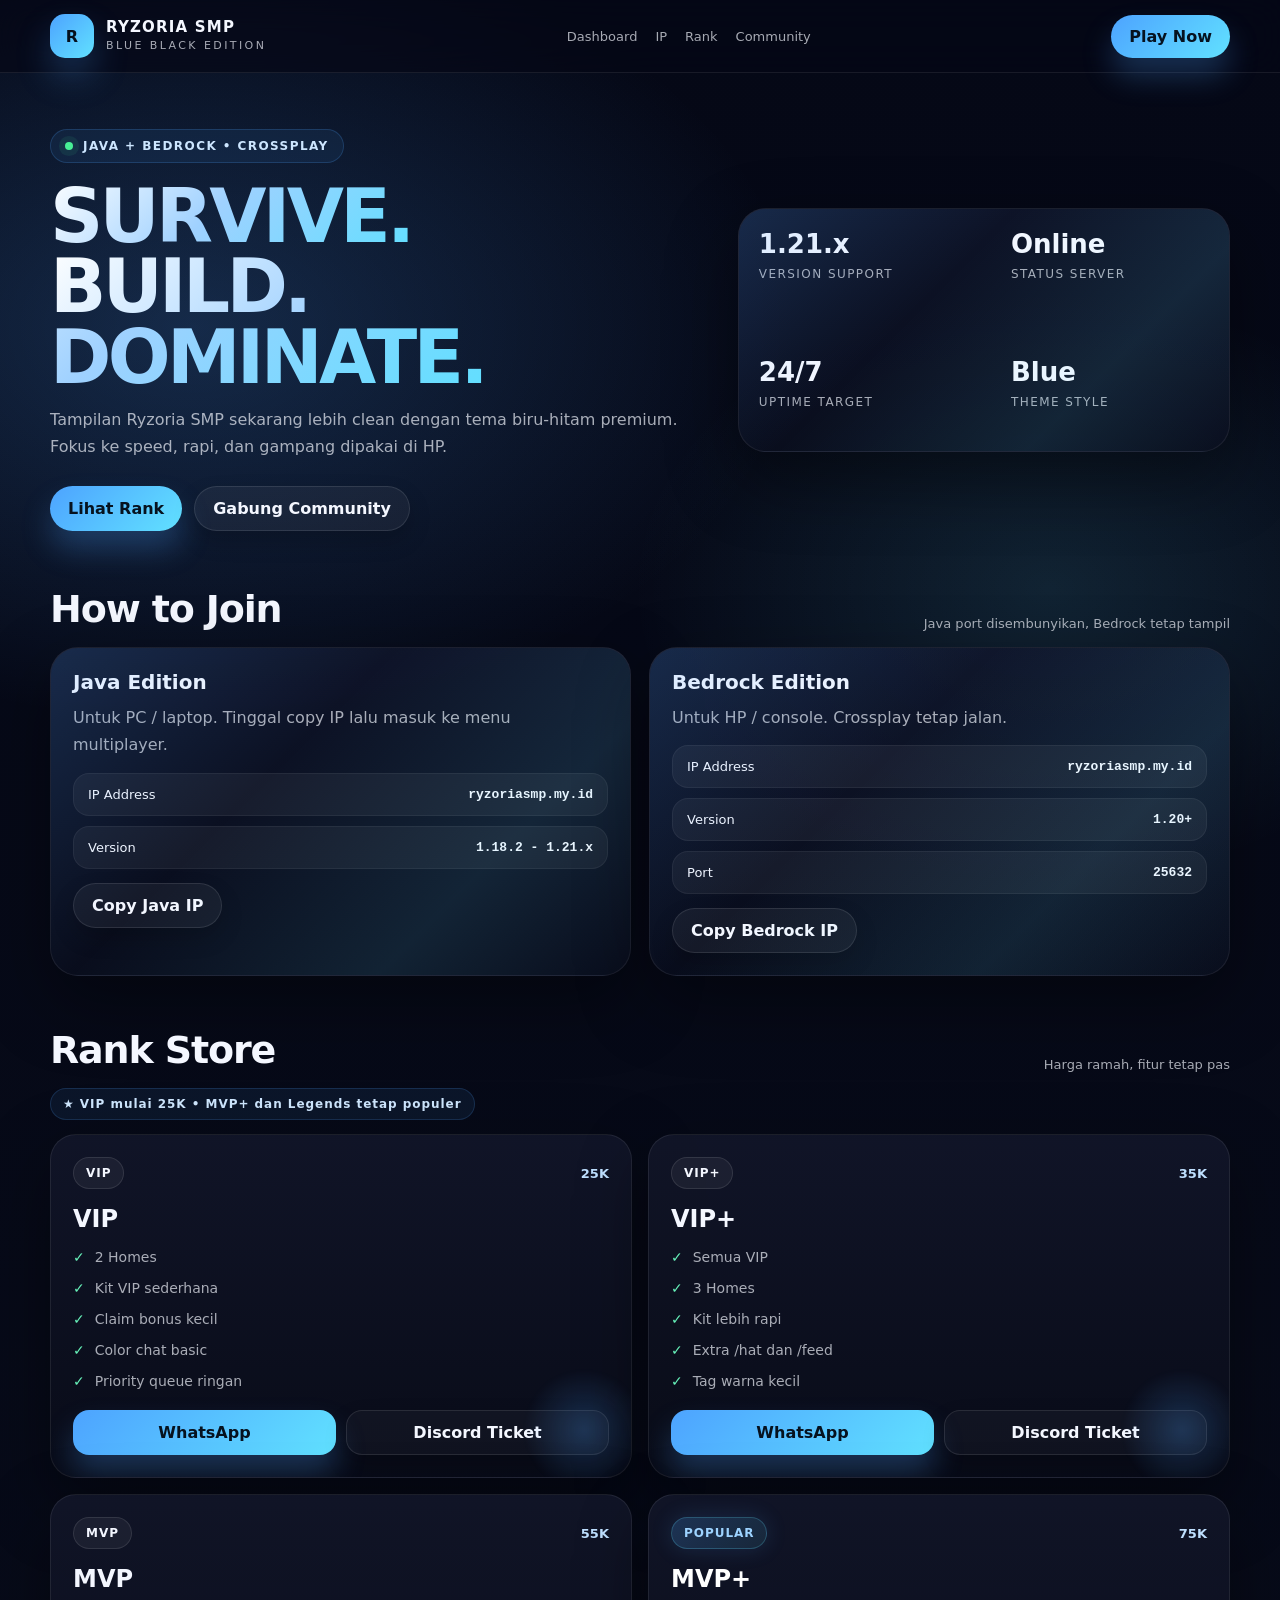
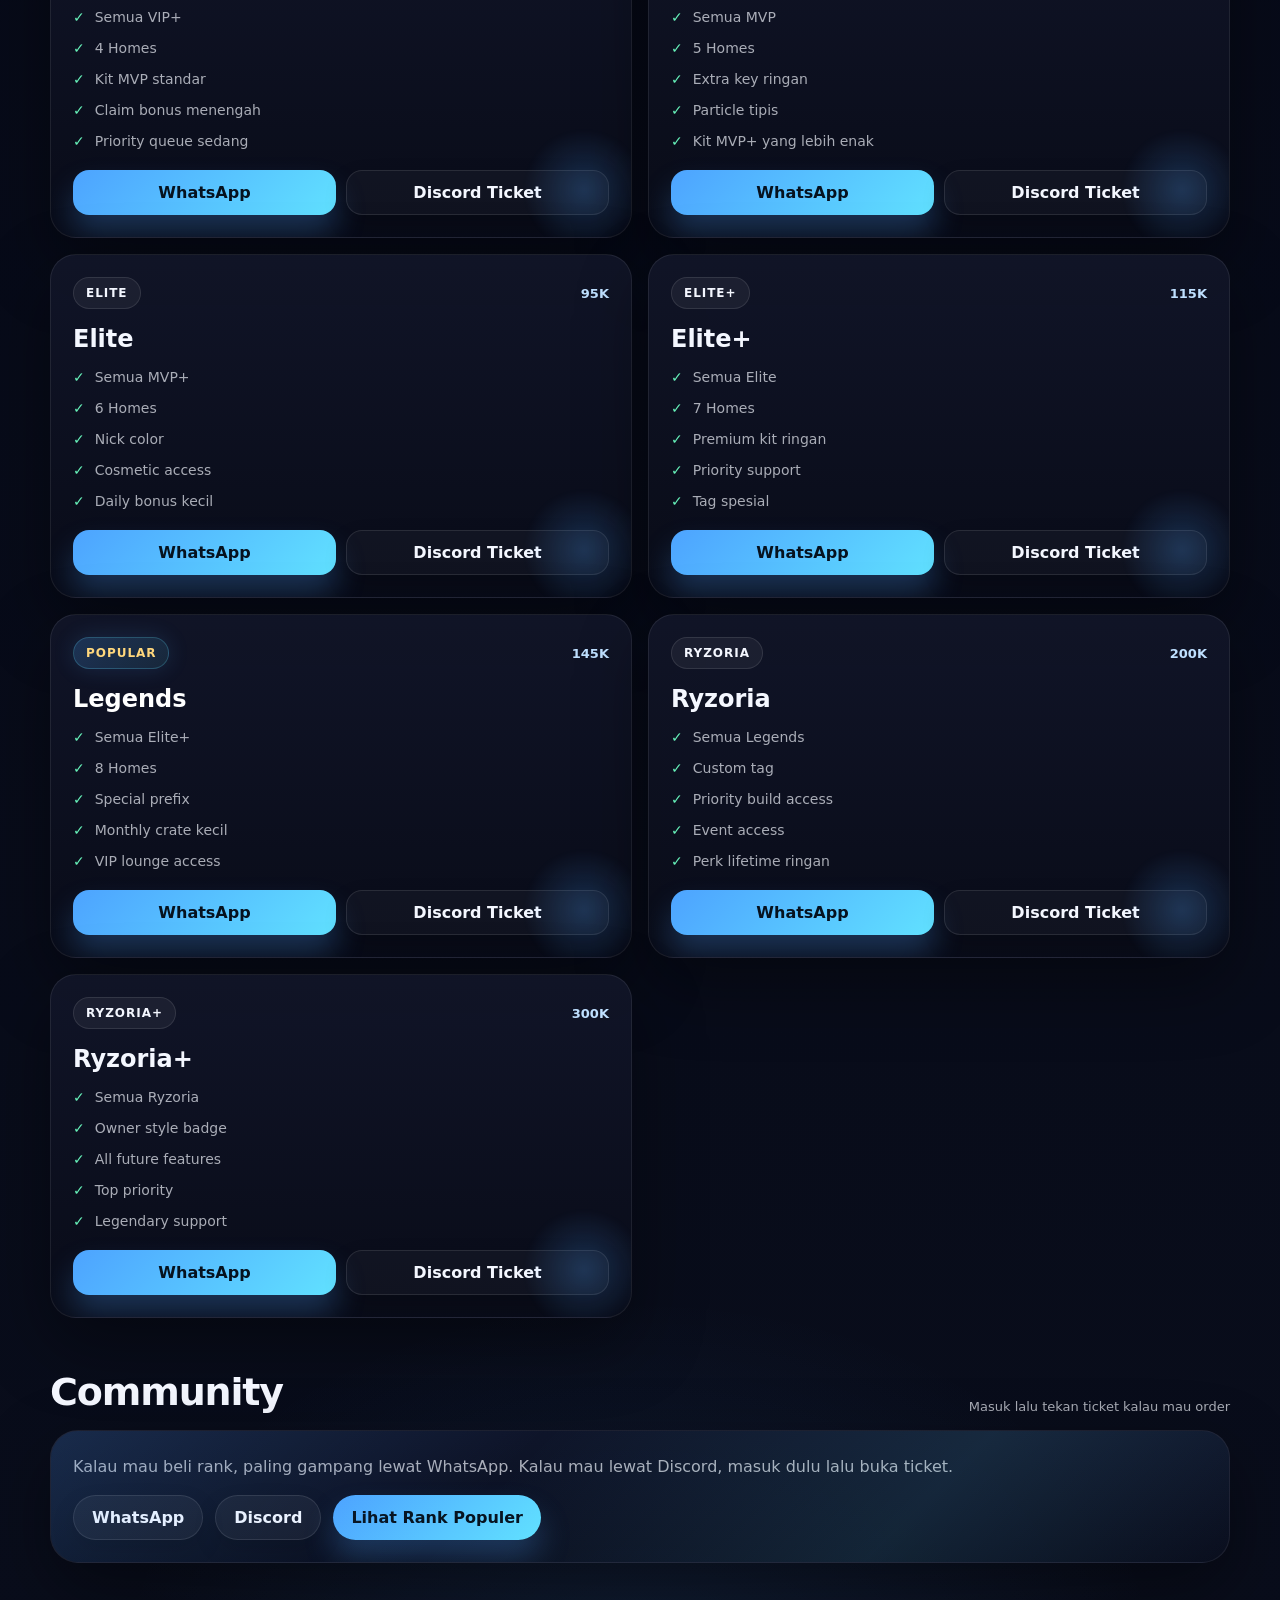
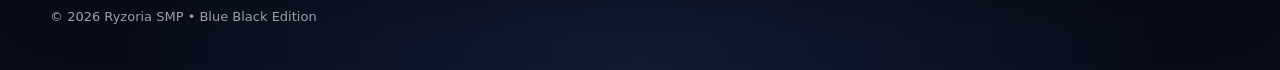
==== index.html @ 9ec169ad "Add Ryzoria SMP website (index.html) with vercel config" ====
<!DOCTYPE html>
<html lang="id">
<head>
  <meta charset="UTF-8" />
  <meta name="viewport" content="width=device-width, initial-scale=1.0" />
  <title>Ryzoria SMP | Blue Black</title>
  <style>
    :root{
      --bg:#050816;
      --bg2:#090d1b;
      --panel:#0d1328;
      --panel2:#10172f;
      --line:rgba(255,255,255,.08);
      --text:#f4f7ff;
      --muted:rgba(244,247,255,.68);
      --blue:#4da3ff;
      --cyan:#61e1ff;
      --green:#5bf0a4;
      --shadow:0 26px 70px rgba(0,0,0,.38);
      --radius:28px;
    }
    *{box-sizing:border-box}
    html{scroll-behavior:smooth}
    body{
      margin:0;
      color:var(--text);
      font-family:Inter,system-ui,-apple-system,BlinkMacSystemFont,"Segoe UI",sans-serif;
      background:
        radial-gradient(1100px 720px at 15% 10%, rgba(77,163,255,.22), transparent 55%),
        radial-gradient(760px 540px at 82% 18%, rgba(97,225,255,.12), transparent 55%),
        radial-gradient(900px 640px at 50% 100%, rgba(77,163,255,.10), transparent 58%),
        linear-gradient(180deg, var(--bg), var(--bg2));
      overflow-x:hidden;
    }
    a{color:inherit;text-decoration:none}
    button{font:inherit}
    .wrap{width:min(1180px, calc(100% - 28px)); margin:0 auto}

    /* NAV */
    .nav{
      position:sticky; top:0; z-index:70;
      background:rgba(5,8,22,.62);
      border-bottom:1px solid rgba(255,255,255,.08);
      backdrop-filter:blur(18px);
      transition:.25s ease;
    }
    .nav.scrolled{background:rgba(5,8,22,.82); box-shadow:0 10px 30px rgba(0,0,0,.2)}
    .nav-inner{
      min-height:72px;
      display:flex; align-items:center; justify-content:space-between; gap:16px;
      padding:12px 0;
      position:relative;
    }
    .brand{display:flex; align-items:center; gap:12px; min-width:0}
    .logo{
      width:44px; height:44px; border-radius:15px;
      display:grid; place-items:center;
      background:linear-gradient(135deg, var(--blue), var(--cyan));
      color:#05101d; font-weight:900;
      box-shadow:0 18px 34px rgba(77,163,255,.25);
      flex:0 0 auto;
    }
    .brand h1{margin:0; font-size:15px; line-height:1; letter-spacing:.08em}
    .brand p{margin:4px 0 0; color:var(--muted); font-size:11px; letter-spacing:.22em}

    .desktop-menu{display:flex; align-items:center; gap:18px; flex-wrap:wrap}
    .desktop-menu a{font-size:13px; color:var(--muted); transition:.2s ease}
    .desktop-menu a:hover{color:var(--text)}

    .btn{
      display:inline-flex; align-items:center; justify-content:center; gap:10px;
      padding:12px 18px; border-radius:999px;
      border:1px solid rgba(255,255,255,.10);
      background:rgba(255,255,255,.05);
      color:var(--text);
      font-weight:800;
      box-shadow:0 10px 22px rgba(0,0,0,.18);
      cursor:pointer;
      transition:transform .2s ease, background .2s ease, border-color .2s ease, box-shadow .2s ease;
    }
    .btn:hover{
      transform:translateY(-2px);
      background:rgba(255,255,255,.08);
      border-color:rgba(97,225,255,.22);
      box-shadow:0 16px 34px rgba(0,0,0,.24);
    }
    .btn.primary{
      border:0;
      background:linear-gradient(135deg, var(--blue), var(--cyan));
      color:#06121f;
      box-shadow:0 18px 30px rgba(77,163,255,.26);
    }
    .btn.primary:hover{box-shadow:0 20px 36px rgba(77,163,255,.34)}
    .btn.ghost{background:rgba(255,255,255,.03)}

    .mobile-more{
      display:none;
      width:46px; height:46px;
      align-items:center; justify-content:center;
      border-radius:14px;
      border:1px solid rgba(255,255,255,.10);
      background:rgba(255,255,255,.05);
      color:var(--text);
      font-size:24px;
      line-height:1;
      cursor:pointer;
      transition:transform .2s ease, background .2s ease, border-color .2s ease;
    }
    .mobile-more:hover{transform:translateY(-1px); border-color:rgba(97,225,255,.2)}
    .mobile-menu{
      display:none;
      position:absolute;
      right:0;
      top:calc(100% + 8px);
      width:min(280px, calc(100vw - 20px));
      padding:10px;
      border-radius:20px;
      background:rgba(9,13,27,.92);
      border:1px solid rgba(255,255,255,.08);
      box-shadow:0 22px 44px rgba(0,0,0,.34);
      backdrop-filter:blur(18px);
      opacity:0;
      transform:translateY(-8px) scale(.98);
      pointer-events:none;
      transition:opacity .22s ease, transform .22s ease;
    }
    .mobile-menu.open{
      opacity:1;
      transform:translateY(0) scale(1);
      pointer-events:auto;
    }
    .mobile-menu a{
      display:flex; align-items:center; justify-content:space-between;
      padding:12px 13px;
      border-radius:14px;
      color:var(--text);
      font-size:14px;
      transition:.18s ease;
    }
    .mobile-menu a:hover{background:rgba(255,255,255,.05)}
    .mobile-menu .small{color:var(--muted); font-size:12px}

    /* HERO */
    .hero{padding:56px 0 30px}
    .hero-grid{
      display:grid;
      grid-template-columns:1.15fr .85fr;
      gap:22px;
      align-items:center;
    }
    .eyebrow{
      display:inline-flex; align-items:center; gap:10px;
      padding:9px 14px;
      border-radius:999px;
      border:1px solid rgba(77,163,255,.20);
      background:rgba(77,163,255,.08);
      color:#cde6ff;
      font-size:12px; font-weight:900; letter-spacing:.12em;
    }
    .dot{
      width:8px; height:8px; border-radius:50%;
      background:#47ef95; box-shadow:0 0 0 6px rgba(71,239,149,.08);
    }
    .title{
      margin:18px 0 14px;
      font-size:clamp(40px, 6vw, 74px);
      line-height:.95;
      letter-spacing:-.05em;
    }
    .grad{
      background:linear-gradient(135deg, #fff, #9fd1ff 45%, #60dfff 100%);
      -webkit-background-clip:text;
      background-clip:text;
      color:transparent;
    }
    .subtitle{
      margin:0;
      max-width:62ch;
      color:var(--muted);
      font-size:16px;
      line-height:1.7;
    }
    .actions{display:flex; flex-wrap:wrap; gap:12px; margin-top:26px}

    .glass{
      background:linear-gradient(180deg, rgba(16,22,44,.84), rgba(10,14,30,.84));
      border:1px solid rgba(255,255,255,.08);
      border-radius:var(--radius);
      box-shadow:var(--shadow);
      overflow:hidden;
      position:relative;
    }
    .glass::before{
      content:"";
      position:absolute; inset:-1px;
      background:linear-gradient(135deg, rgba(77,163,255,.16), transparent 38%, rgba(97,225,255,.10) 72%, transparent);
      pointer-events:none;
    }

    .stats{
      display:grid;
      grid-template-columns:repeat(2,minmax(0,1fr));
      gap:14px;
    }
    .stat{padding:20px; min-height:114px}
    .stat h3{margin:0; font-size:26px}
    .stat p{margin:8px 0 0; color:var(--muted); font-size:12px; letter-spacing:.12em; text-transform:uppercase}

    .section{padding:26px 0}
    .section-head{
      display:flex; align-items:end; justify-content:space-between; gap:14px;
      margin-bottom:16px;
    }
    .section-head h2{margin:0; font-size:clamp(24px, 3vw, 38px); letter-spacing:-.03em}
    .section-head span{color:var(--muted); font-size:13px}

    /* IP */
    .ip-grid{display:grid; grid-template-columns:1fr 1fr; gap:18px}
    .panel{padding:22px}
    .panel h3{margin:0 0 10px; font-size:20px}
    .panel p{margin:0 0 14px; color:var(--muted); line-height:1.7}
    .info-list{display:grid; gap:10px}
    .info-item{
      display:flex; justify-content:space-between; gap:12px;
      padding:13px 14px; border-radius:16px;
      background:rgba(255,255,255,.05); border:1px solid rgba(255,255,255,.06);
      font-size:13px;
    }
    .info-item b{font-family:ui-monospace,SFMono-Regular,Menlo,monospace}

    /* RANKS */
    .rank-note{
      display:inline-flex; align-items:center; gap:8px;
      padding:8px 12px;
      border-radius:999px;
      background:rgba(77,163,255,.08);
      border:1px solid rgba(77,163,255,.18);
      color:#cfe7ff;
      font-size:12px; font-weight:900; letter-spacing:.08em;
      margin-bottom:14px;
    }
    .rank-grid{
      display:grid;
      grid-template-columns:repeat(2,minmax(0,1fr));
      gap:16px;
    }
    .rank{
      padding:22px;
      border-radius:26px;
      border:1px solid rgba(255,255,255,.08);
      background:linear-gradient(180deg, rgba(17,21,40,.96), rgba(9,12,24,.96));
      box-shadow:var(--shadow);
      position:relative;
      overflow:hidden;
      transition:transform .2s ease, border-color .2s ease, box-shadow .2s ease;
      min-height:292px;
    }
    .rank:hover{
      transform:translateY(-4px);
      border-color:rgba(97,225,255,.28);
      box-shadow:0 28px 65px rgba(0,0,0,.44), 0 0 0 1px rgba(77,163,255,.08);
    }
    .rank::before{
      content:"";
      position:absolute;
      right:-18px;
      bottom:-18px;
      width:130px;
      height:130px;
      border-radius:50%;
      background:radial-gradient(circle, rgba(77,163,255,.24), transparent 66%);
      pointer-events:none;
      filter:blur(2px);
    }
    .top{display:flex; align-items:center; justify-content:space-between; gap:12px}
    .badge{
      display:inline-flex; align-items:center; gap:8px;
      padding:8px 12px;
      border-radius:999px;
      background:rgba(255,255,255,.05);
      border:1px solid rgba(255,255,255,.10);
      font-size:12px; font-weight:900; letter-spacing:.08em;
      text-transform:uppercase;
    }
    .popular{
      background:linear-gradient(135deg, rgba(77,163,255,.22), rgba(97,225,255,.10));
      border-color:rgba(97,225,255,.22);
      color:#ffffff;
      box-shadow:0 0 22px rgba(77,163,255,.16);
    }
    .price{font-size:13px; color:#bfe0ff; font-weight:800}
    .rank h3{margin:16px 0 8px; font-size:24px}
    .rank ul{margin:14px 0 0; padding:0; list-style:none; display:grid; gap:10px}
    .rank li{
      color:var(--muted); font-size:14px; line-height:1.5;
      display:flex; gap:10px;
    }
    .rank li::before{content:"✓"; color:#67f3ba; font-weight:900}
    .rank-actions{display:grid; grid-template-columns:1fr 1fr; gap:10px; margin-top:18px}
    .rank-actions .btn{width:100%; border-radius:16px; padding:12px 14px}

    .mvpplus .badge{color:#9dd3ff}
    .legends .badge{color:#ffd77c}
    .mvpplus .rank-title, .legends .rank-title{color:#fff}

    /* Community + footer */
    .community{display:flex; flex-wrap:wrap; gap:12px}
    .footer{padding:20px 0 46px; color:var(--muted); font-size:13px}

    /* floating */
    .top-btn{
      position:fixed; right:18px; bottom:18px; z-index:75;
      width:48px; height:48px;
      border-radius:50%;
      border:1px solid rgba(97,225,255,.22);
      background:rgba(8,11,24,.84);
      color:var(--text);
      box-shadow:0 18px 30px rgba(0,0,0,.25);
      display:grid; place-items:center;
      opacity:0; transform:translateY(10px);
      pointer-events:none;
      transition:.25s ease;
      cursor:pointer;
    }
    .top-btn.show{opacity:1; transform:translateY(0); pointer-events:auto}
    .copy-toast{
      position:fixed; left:50%; bottom:22px; transform:translateX(-50%) translateY(16px);
      opacity:0; pointer-events:none; z-index:80;
      transition:.22s ease;
    }
    .copy-toast.show{opacity:1; transform:translateX(-50%) translateY(0)}

    /* reveal */
    .reveal{opacity:0; transform:translateY(16px)}
    .reveal.in{opacity:1; transform:translateY(0); transition:opacity .7s ease, transform .7s ease}

    @media (max-width: 920px){
      .hero-grid,.ip-grid,.rank-grid{grid-template-columns:1fr}
      .stats{grid-template-columns:1fr 1fr}
      .section-head{flex-direction:column; align-items:flex-start}
    }
    @media (max-width: 680px){
      .desktop-menu{display:none}
      .mobile-more{display:inline-flex}
      .mobile-menu{display:block}
    }
    @media (max-width: 560px){
      .wrap{width:min(100% - 18px, 1180px)}
      .hero{padding-top:34px}
      .title{font-size:42px}
      .stats{grid-template-columns:1fr}
      .panel,.rank,.stat{padding:18px}
      .rank-actions{grid-template-columns:1fr}
    }
  </style>
</head>
<body>
  <header class="nav" id="nav">
    <div class="wrap nav-inner">
      <div class="brand">
        <div class="logo">R</div>
        <div>
          <h1>RYZORIA SMP</h1>
          <p>BLUE BLACK EDITION</p>
        </div>
      </div>

      <nav class="desktop-menu" aria-label="Navigasi utama">
        <a href="#dashboard">Dashboard</a>
        <a href="#ip">IP</a>
        <a href="#rank">Rank</a>
        <a href="#community">Community</a>
      </nav>

      <a class="btn primary" href="#ip">Play Now</a>
      <button class="mobile-more" id="menuBtn" aria-label="Buka menu">⋮</button>

      <div class="mobile-menu" id="mobileMenu" aria-label="Menu mobile">
        <a href="#dashboard"><span>Dashboard</span><span class="small">↑</span></a>
        <a href="#ip"><span>IP</span><span class="small">Join</span></a>
        <a href="#rank"><span>Rank</span><span class="small">Store</span></a>
        <a href="#community"><span>Community</span><span class="small">Chat</span></a>
      </div>
    </div>
  </header>

  <main class="wrap">
    <section class="hero reveal" id="dashboard">
      <div class="hero-grid">
        <div>
          <div class="eyebrow"><span class="dot"></span> JAVA + BEDROCK • CROSSPLAY</div>
          <h2 class="title"><span class="grad">SURVIVE.</span><br><span class="grad">BUILD. DOMINATE.</span></h2>
          <p class="subtitle">
            Tampilan Ryzoria SMP sekarang lebih clean dengan tema biru-hitam premium. Fokus ke speed, rapi, dan gampang dipakai di HP.
          </p>
          <div class="actions">
            <a class="btn primary" href="#rank">Lihat Rank</a>
            <a class="btn" href="#community">Gabung Community</a>
          </div>
        </div>

        <div class="stats glass">
          <div class="stat"><h3>1.21.x</h3><p>Version Support</p></div>
          <div class="stat"><h3>Online</h3><p>Status Server</p></div>
          <div class="stat"><h3>24/7</h3><p>Uptime Target</p></div>
          <div class="stat"><h3>Blue</h3><p>Theme Style</p></div>
        </div>
      </div>
    </section>

    <section class="section reveal" id="ip">
      <div class="section-head">
        <h2>How to Join</h2>
        <span>Java port disembunyikan, Bedrock tetap tampil</span>
      </div>
      <div class="ip-grid">
        <div class="glass panel">
          <h3>Java Edition</h3>
          <p>Untuk PC / laptop. Tinggal copy IP lalu masuk ke menu multiplayer.</p>
          <div class="info-list">
            <div class="info-item"><span>IP Address</span><b>ryzoriasmp.my.id</b></div>
            <div class="info-item"><span>Version</span><b>1.18.2 - 1.21.x</b></div>
          </div>
          <div style="margin-top:14px; display:flex; gap:10px; flex-wrap:wrap">
            <button class="btn" data-copy="ryzoriasmp.my.id">Copy Java IP</button>
          </div>
        </div>

        <div class="glass panel">
          <h3>Bedrock Edition</h3>
          <p>Untuk HP / console. Crossplay tetap jalan.</p>
          <div class="info-list">
            <div class="info-item"><span>IP Address</span><b>ryzoriasmp.my.id</b></div>
            <div class="info-item"><span>Version</span><b>1.20+</b></div>
            <div class="info-item"><span>Port</span><b>25632</b></div>
          </div>
          <div style="margin-top:14px; display:flex; gap:10px; flex-wrap:wrap">
            <button class="btn" data-copy="ryzoriasmp.my.id">Copy Bedrock IP</button>
          </div>
        </div>
      </div>
    </section>


    <section class="section reveal" id="rank">
      <div class="section-head">
        <h2>Rank Store</h2>
        <span>Harga ramah, fitur tetap pas</span>
      </div>
      <div class="rank-note">★ VIP mulai 25K • MVP+ dan Legends tetap populer</div>

      <div class="rank-grid">
        <article class="rank">
          <div class="top">
            <div class="badge">VIP</div>
            <div class="price">25K</div>
          </div>
          <h3 class="rank-title">VIP</h3>
          <ul>
            <li>2 Homes</li>
            <li>Kit VIP sederhana</li>
            <li>Claim bonus kecil</li>
            <li>Color chat basic</li>
            <li>Priority queue ringan</li>
          </ul>
          <div class="rank-actions">
            <a class="btn primary" href="https://wa.me/6285602052384?text=Halo%20saya%20mau%20beli%20rank%20VIP%20Ryzoria%20SMP" target="_blank" rel="noopener noreferrer">WhatsApp</a>
            <a class="btn ghost" href="https://dsc.gg/ryzoria" target="_blank" rel="noopener noreferrer">Discord Ticket</a>
          </div>
        </article>

        <article class="rank">
          <div class="top">
            <div class="badge">VIP+</div>
            <div class="price">35K</div>
          </div>
          <h3 class="rank-title">VIP+</h3>
          <ul>
            <li>Semua VIP</li>
            <li>3 Homes</li>
            <li>Kit lebih rapi</li>
            <li>Extra /hat dan /feed</li>
            <li>Tag warna kecil</li>
          </ul>
          <div class="rank-actions">
            <a class="btn primary" href="https://wa.me/6285602052384?text=Halo%20saya%20mau%20beli%20rank%20VIP%2B%20Ryzoria%20SMP" target="_blank" rel="noopener noreferrer">WhatsApp</a>
            <a class="btn ghost" href="https://dsc.gg/ryzoria" target="_blank" rel="noopener noreferrer">Discord Ticket</a>
          </div>
        </article>

        <article class="rank">
          <div class="top">
            <div class="badge">MVP</div>
            <div class="price">55K</div>
          </div>
          <h3 class="rank-title">MVP</h3>
          <ul>
            <li>Semua VIP+</li>
            <li>4 Homes</li>
            <li>Kit MVP standar</li>
            <li>Claim bonus menengah</li>
            <li>Priority queue sedang</li>
          </ul>
          <div class="rank-actions">
            <a class="btn primary" href="https://wa.me/6285602052384?text=Halo%20saya%20mau%20beli%20rank%20MVP%20Ryzoria%20SMP" target="_blank" rel="noopener noreferrer">WhatsApp</a>
            <a class="btn ghost" href="https://dsc.gg/ryzoria" target="_blank" rel="noopener noreferrer">Discord Ticket</a>
          </div>
        </article>

        <article class="rank mvpplus">
          <div class="top">
            <div class="badge popular">Popular</div>
            <div class="price">75K</div>
          </div>
          <h3 class="rank-title">MVP+</h3>
          <ul>
            <li>Semua MVP</li>
            <li>5 Homes</li>
            <li>Extra key ringan</li>
            <li>Particle tipis</li>
            <li>Kit MVP+ yang lebih enak</li>
          </ul>
          <div class="rank-actions">
            <a class="btn primary" href="https://wa.me/6285602052384?text=Halo%20saya%20mau%20beli%20rank%20MVP%2B%20Ryzoria%20SMP" target="_blank" rel="noopener noreferrer">WhatsApp</a>
            <a class="btn ghost" href="https://dsc.gg/ryzoria" target="_blank" rel="noopener noreferrer">Discord Ticket</a>
          </div>
        </article>

        <article class="rank">
          <div class="top">
            <div class="badge">Elite</div>
            <div class="price">95K</div>
          </div>
          <h3 class="rank-title">Elite</h3>
          <ul>
            <li>Semua MVP+</li>
            <li>6 Homes</li>
            <li>Nick color</li>
            <li>Cosmetic access</li>
            <li>Daily bonus kecil</li>
          </ul>
          <div class="rank-actions">
            <a class="btn primary" href="https://wa.me/6285602052384?text=Halo%20saya%20mau%20beli%20rank%20Elite%20Ryzoria%20SMP" target="_blank" rel="noopener noreferrer">WhatsApp</a>
            <a class="btn ghost" href="https://dsc.gg/ryzoria" target="_blank" rel="noopener noreferrer">Discord Ticket</a>
          </div>
        </article>

        <article class="rank">
          <div class="top">
            <div class="badge">Elite+</div>
            <div class="price">115K</div>
          </div>
          <h3 class="rank-title">Elite+</h3>
          <ul>
            <li>Semua Elite</li>
            <li>7 Homes</li>
            <li>Premium kit ringan</li>
            <li>Priority support</li>
            <li>Tag spesial</li>
          </ul>
          <div class="rank-actions">
            <a class="btn primary" href="https://wa.me/6285602052384?text=Halo%20saya%20mau%20beli%20rank%20Elite%2B%20Ryzoria%20SMP" target="_blank" rel="noopener noreferrer">WhatsApp</a>
            <a class="btn ghost" href="https://dsc.gg/ryzoria" target="_blank" rel="noopener noreferrer">Discord Ticket</a>
          </div>
        </article>

        <article class="rank legends">
          <div class="top">
            <div class="badge popular">Popular</div>
            <div class="price">145K</div>
          </div>
          <h3 class="rank-title">Legends</h3>
          <ul>
            <li>Semua Elite+</li>
            <li>8 Homes</li>
            <li>Special prefix</li>
            <li>Monthly crate kecil</li>
            <li>VIP lounge access</li>
          </ul>
          <div class="rank-actions">
            <a class="btn primary" href="https://wa.me/6285602052384?text=Halo%20saya%20mau%20beli%20rank%20Legends%20Ryzoria%20SMP" target="_blank" rel="noopener noreferrer">WhatsApp</a>
            <a class="btn ghost" href="https://dsc.gg/ryzoria" target="_blank" rel="noopener noreferrer">Discord Ticket</a>
          </div>
        </article>

        <article class="rank">
          <div class="top">
            <div class="badge">Ryzoria</div>
            <div class="price">200K</div>
          </div>
          <h3 class="rank-title">Ryzoria</h3>
          <ul>
            <li>Semua Legends</li>
            <li>Custom tag</li>
            <li>Priority build access</li>
            <li>Event access</li>
            <li>Perk lifetime ringan</li>
          </ul>
          <div class="rank-actions">
            <a class="btn primary" href="https://wa.me/6285602052384?text=Halo%20saya%20mau%20beli%20rank%20Ryzoria%20Ryzoria%20SMP" target="_blank" rel="noopener noreferrer">WhatsApp</a>
            <a class="btn ghost" href="https://dsc.gg/ryzoria" target="_blank" rel="noopener noreferrer">Discord Ticket</a>
          </div>
        </article>

        <article class="rank">
          <div class="top">
            <div class="badge">Ryzoria+</div>
            <div class="price">300K</div>
          </div>
          <h3 class="rank-title">Ryzoria+</h3>
          <ul>
            <li>Semua Ryzoria</li>
            <li>Owner style badge</li>
            <li>All future features</li>
            <li>Top priority</li>
            <li>Legendary support</li>
          </ul>
          <div class="rank-actions">
            <a class="btn primary" href="https://wa.me/6285602052384?text=Halo%20saya%20mau%20beli%20rank%20Ryzoria%2B%20Ryzoria%20SMP" target="_blank" rel="noopener noreferrer">WhatsApp</a>
            <a class="btn ghost" href="https://dsc.gg/ryzoria" target="_blank" rel="noopener noreferrer">Discord Ticket</a>
          </div>
        </article>
      </div>
    </section>


    <section class="section reveal" id="community">
      <div class="section-head">
        <h2>Community</h2>
        <span>Masuk lalu tekan ticket kalau mau order</span>
      </div>
      <div class="glass panel">
        <p>Kalau mau beli rank, paling gampang lewat WhatsApp. Kalau mau lewat Discord, masuk dulu lalu buka ticket.</p>
        <div class="community">
          <a class="btn" href="https://wa.me/6285602052384" target="_blank" rel="noopener noreferrer">WhatsApp</a>
          <a class="btn" href="https://dsc.gg/ryzoria" target="_blank" rel="noopener noreferrer">Discord</a>
          <a class="btn primary" href="#rank">Lihat Rank Populer</a>
        </div>
      </div>
    </section>

    <div class="footer">© 2026 Ryzoria SMP • Blue Black Edition</div>
  </main>

  <button class="top-btn" id="topBtn" aria-label="Back to top">↑</button>
  <div class="btn copy-toast" id="copyToast">Copied</div>

  <script>
    const nav = document.getElementById('nav');
    const topBtn = document.getElementById('topBtn');
    const toast = document.getElementById('copyToast');
    const menuBtn = document.getElementById('menuBtn');
    const mobileMenu = document.getElementById('mobileMenu');

    function handleScroll() {
      nav.classList.toggle('scrolled', window.scrollY > 8);
      topBtn.classList.toggle('show', window.scrollY > 420);
    }
    handleScroll();
    window.addEventListener('scroll', handleScroll, { passive: true });

    topBtn.addEventListener('click', () => window.scrollTo({ top: 0, behavior: 'smooth' }));

    menuBtn?.addEventListener('click', (e) => {
      e.stopPropagation();
      mobileMenu.classList.toggle('open');
    });

    document.addEventListener('click', (e) => {
      if (!mobileMenu.contains(e.target) && e.target !== menuBtn) {
        mobileMenu.classList.remove('open');
      }
    });

    mobileMenu?.querySelectorAll('a').forEach(a => {
      a.addEventListener('click', () => mobileMenu.classList.remove('open'));
    });

    document.querySelectorAll('[data-copy]').forEach(btn => {
      btn.addEventListener('click', async () => {
        const value = btn.getAttribute('data-copy');
        try {
          await navigator.clipboard.writeText(value);
          toast.textContent = 'IP copied';
        } catch {
          toast.textContent = 'Copy gagal';
        }
        toast.classList.add('show');
        clearTimeout(window.__toastTimer);
        window.__toastTimer = setTimeout(() => toast.classList.remove('show'), 1500);
      });
    });

    const revealEls = document.querySelectorAll('.reveal');
    if ('IntersectionObserver' in window) {
      const io = new IntersectionObserver(entries => {
        entries.forEach(entry => {
          if (entry.isIntersecting) {
            entry.target.classList.add('in');
            io.unobserve(entry.target);
          }
        });
      }, { threshold: 0.14 });
      revealEls.forEach(el => io.observe(el));
    } else {
      revealEls.forEach(el => el.classList.add('in'));
    }
  </script>
</body>
</html>
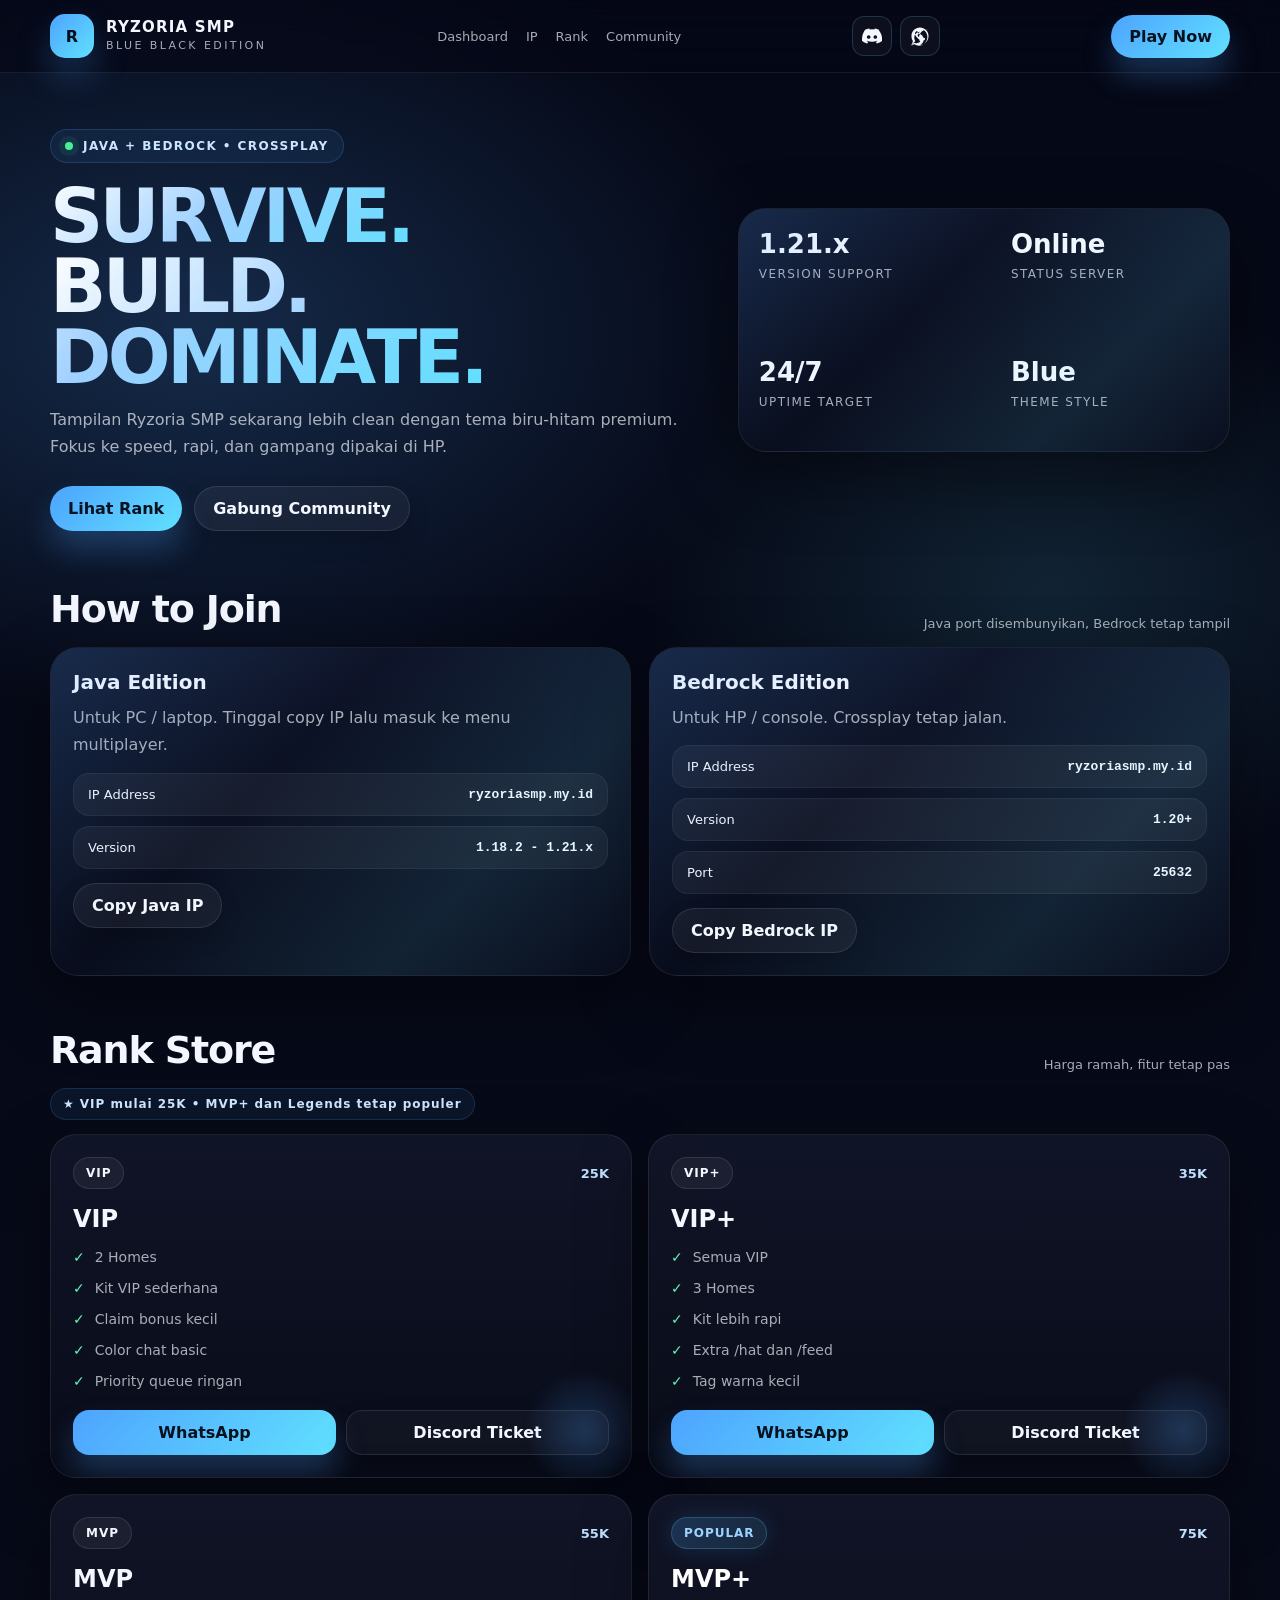
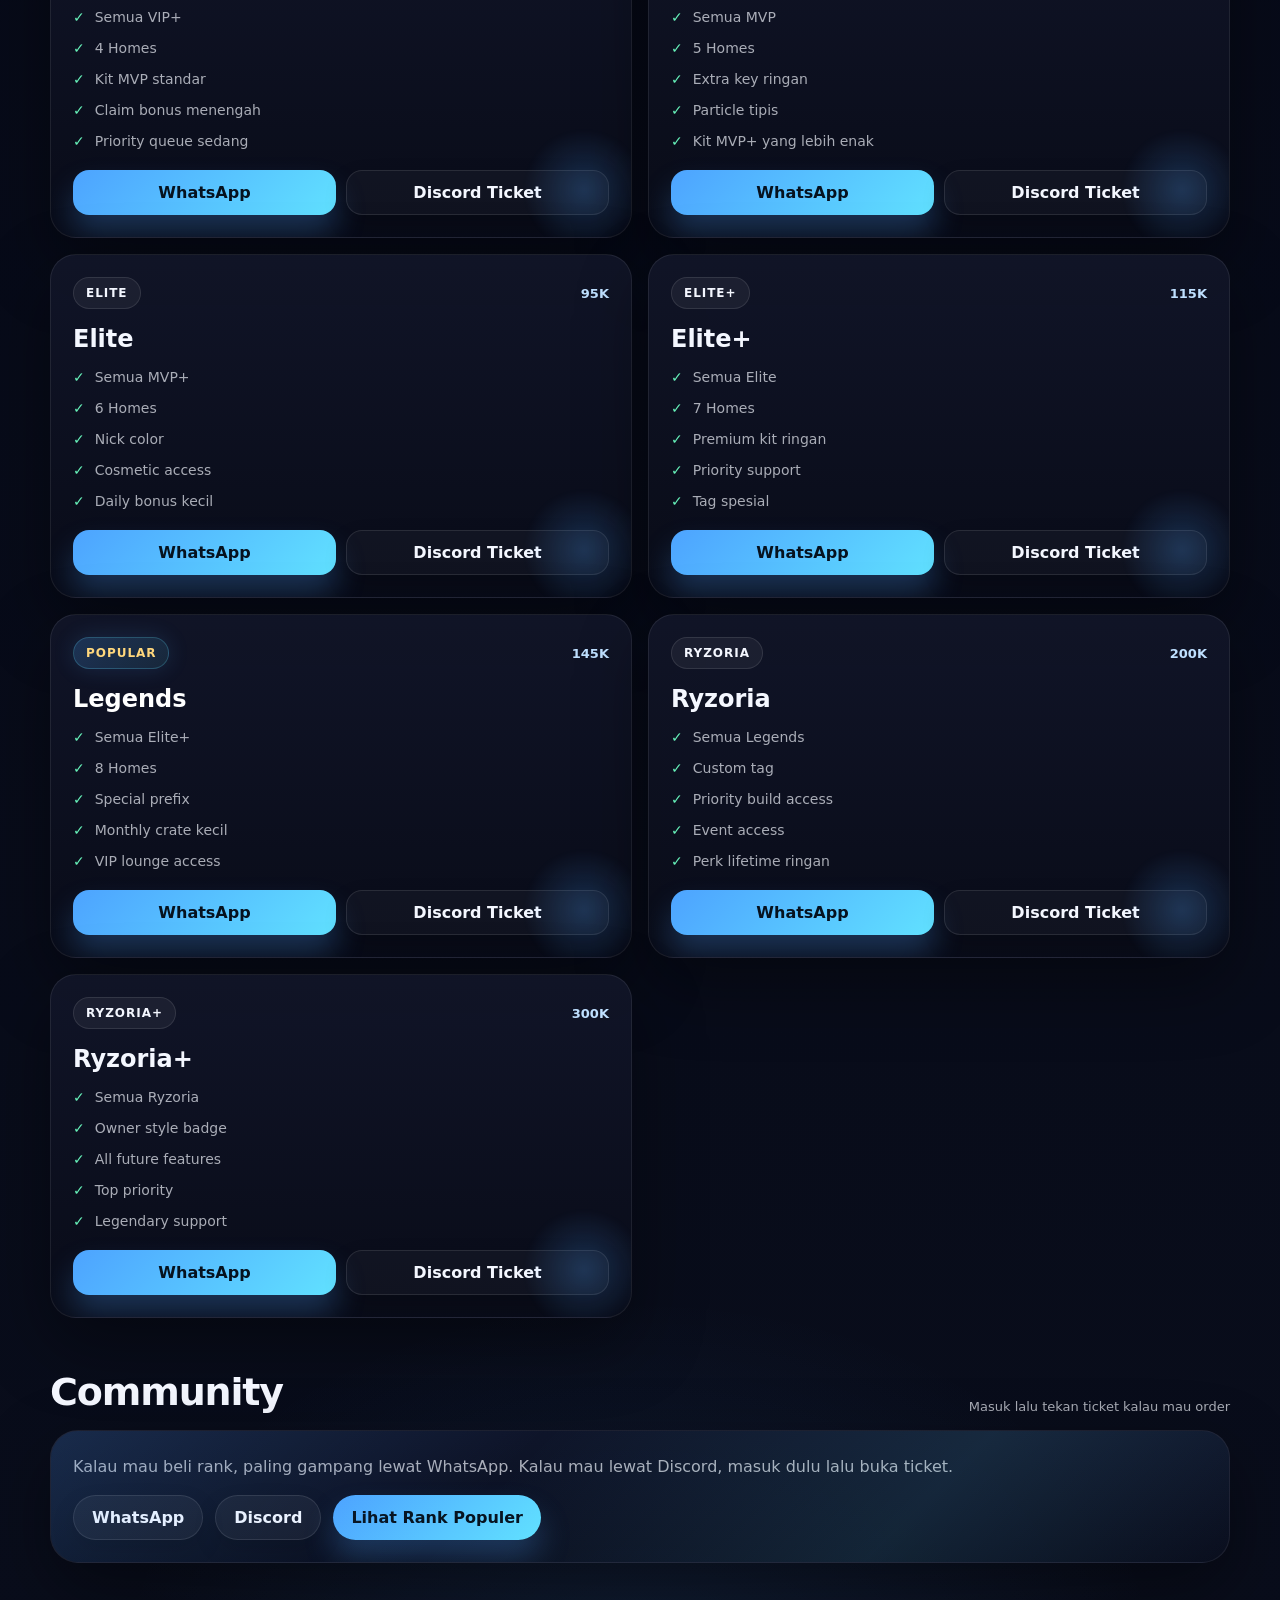
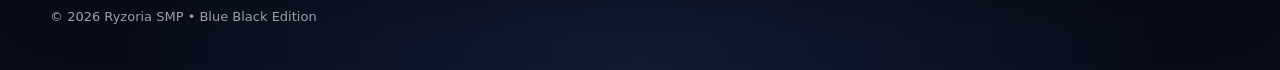
==== commit 14f5159e: "Add Discord and WhatsApp social icons to navbar with smooth hover animations" ====
--- a/index.html
+++ b/index.html
@@ -140,6 +140,38 @@
     .mobile-menu a:hover{background:rgba(255,255,255,.05)}
     .mobile-menu .small{color:var(--muted); font-size:12px}
 
+    /* SOCIAL ICONS */
+    .social-icons{display:flex; align-items:center; gap:8px}
+    .social-btn{
+      display:inline-flex; align-items:center; justify-content:center;
+      width:40px; height:40px;
+      border-radius:12px;
+      border:1px solid rgba(97,225,255,.18);
+      background:rgba(255,255,255,.04);
+      color:var(--text);
+      font-size:20px;
+      line-height:1;
+      cursor:pointer;
+      transition:all .2s ease;
+      position:relative;
+    }
+    .social-btn:hover{
+      transform:translateY(-3px) scale(1.08);
+      background:rgba(97,225,255,.12);
+      border-color:rgba(97,225,255,.40);
+      box-shadow:0 8px 24px rgba(97,225,255,.18);
+    }
+    .social-btn.discord:hover{
+      background:rgba(88,101,242,.15);
+      border-color:rgba(88,101,242,.40);
+      box-shadow:0 8px 24px rgba(88,101,242,.20);
+    }
+    .social-btn.whatsapp:hover{
+      background:rgba(37,211,102,.15);
+      border-color:rgba(37,211,102,.40);
+      box-shadow:0 8px 24px rgba(37,211,102,.20);
+    }
+
     /* HERO */
     .hero{padding:56px 0 30px}
     .hero-grid{
@@ -341,6 +373,7 @@
     }
     @media (max-width: 680px){
       .desktop-menu{display:none}
+      .social-icons{display:none}
       .mobile-more{display:inline-flex}
       .mobile-menu{display:block}
     }
@@ -372,6 +405,15 @@
         <a href="#community">Community</a>
       </nav>
 
+      <div class="social-icons">
+        <a class="social-btn discord" href="https://dsc.gg/ryzoria" target="_blank" rel="noopener noreferrer" aria-label="Discord" title="Discord">
+          <svg width="20" height="20" viewBox="0 0 24 24" fill="currentColor"><path d="M20.317 4.37a19.791 19.791 0 0 0-4.885-1.515a.074.074 0 0 0-.079.037c-.211.375-.444.864-.607 1.25a18.27 18.27 0 0 0-5.487 0c-.163-.386-.395-.875-.607-1.25a.077.077 0 0 0-.079-.037A19.736 19.736 0 0 0 3.677 4.37a.07.07 0 0 0-.032.027C.533 9.046-.32 13.58.099 18.057a.082.082 0 0 0 .031.057a19.9 19.9 0 0 0 5.993 3.03a.078.078 0 0 0 .084-.028a14.975 14.975 0 0 0 1.293-2.1a.07.07 0 0 0-.038-.098a13.11 13.11 0 0 1-1.872-.892a.072.072 0 0 1-.007-.12a10.15 10.15 0 0 0 .372-.294a.074.074 0 0 1 .076-.01c3.928 1.793 8.18 1.793 12.062 0a.074.074 0 0 1 .078.01c.12.098.246.198.373.294a.072.072 0 0 1-.006.12a12.3 12.3 0 0 1-1.873.892a.07.07 0 0 0-.037.099a14.997 14.997 0 0 0 1.294 2.1a.07.07 0 0 0 .084.028a19.963 19.963 0 0 0 6.002-3.03a.079.079 0 0 0 .033-.057c.5-4.761-.838-8.898-3.55-12.56a.061.061 0 0 0-.031-.03zM8.02 15.33c-1.183 0-2.157-.965-2.157-2.156c0-1.193.964-2.157 2.157-2.157c1.193 0 2.169.964 2.157 2.157c0 1.19-.964 2.156-2.157 2.156zm7.975 0c-1.183 0-2.157-.965-2.157-2.156c0-1.193.964-2.157 2.157-2.157c1.193 0 2.169.964 2.157 2.157c0 1.19-.964 2.156-2.157 2.156z"/></svg>
+        </a>
+        <a class="social-btn whatsapp" href="https://wa.me/6285602052384" target="_blank" rel="noopener noreferrer" aria-label="WhatsApp" title="WhatsApp">
+          <svg width="20" height="20" viewBox="0 0 24 24" fill="currentColor"><path d="M17.472 14.382c-.297-.149-1.758-.867-2.03-.967-.273-.099-.471-.148-.67.15-.197.297-.767.966-.94 1.164-.173.199-.347.223-.644.075-.297-.15-1.255-.463-2.39-1.475-.883-.788-1.48-1.761-1.653-2.059-.173-.297-.018-.458.13-.606.134-.133.298-.347.446-.52.149-.174.198-.298.298-.497.099-.198.05-.371-.025-.52-.075-.149-.669-1.612-.916-2.207-.242-.579-.487-.5-.67-.51-.173-.008-.371-.01-.57-.01-.198 0-.52.074-.792.372-.272.297-1.04 1.016-1.04 2.479 0 1.462 1.065 2.875 1.213 3.074.149.198 2.096 3.2 5.076 4.487.709.306 1.262.489 1.694.625.712.227 1.36.195 1.871.118.571-.085 1.758-.719 2.006-1.413.248-.694.248-1.289.173-1.413-.074-.124-.272-.198-.57-.347m-5.421-7.403h-.004a6.963 6.963 0 0 0-6.967 6.965c0 1.528.424 3.017 1.228 4.322L.702 23.105l4.56-1.396a6.961 6.961 0 0 0 4.166 1.338h.004c3.857 0 6.996-3.137 6.999-6.995.003-1.87-.736-3.628-2.071-4.947a6.996 6.996 0 0 0-4.918-2.035m11.719-5.282c-5.67 0-10.28 4.61-10.283 10.28 0 1.813.437 3.585 1.27 5.164L0 24l5.543-1.701c1.527.855 3.248 1.306 5.048 1.307h.004c5.67 0 10.282-4.61 10.285-10.284.003-2.748-1.067-5.332-3.006-7.273-1.94-1.94-4.522-3.008-7.264-3.01m0 18.554h-.004c-1.58 0-3.126-.424-4.489-1.22l-.322-.19-3.334 1.023 1.041-3.2-.206-.327a10.27 10.27 0 0 1-1.57-5.465c0-5.663 4.612-10.27 10.27-10.27 2.739 0 5.313 1.067 7.245 3 1.93 1.932 2.993 4.504 2.989 7.243-.003 5.663-4.613 10.27-10.27 10.27"/></svg>
+        </a>
+      </div>
+
       <a class="btn primary" href="#ip">Play Now</a>
       <button class="mobile-more" id="menuBtn" aria-label="Buka menu">⋮</button>
 
@@ -380,6 +422,14 @@
         <a href="#ip"><span>IP</span><span class="small">Join</span></a>
         <a href="#rank"><span>Rank</span><span class="small">Store</span></a>
         <a href="#community"><span>Community</span><span class="small">Chat</span></a>
+        <div style="border-top:1px solid rgba(255,255,255,.08); margin:8px 0; padding-top:8px; display:flex; gap:10px">
+          <a class="social-btn discord" href="https://dsc.gg/ryzoria" target="_blank" rel="noopener noreferrer" aria-label="Discord" title="Discord" style="flex:1">
+            <svg width="18" height="18" viewBox="0 0 24 24" fill="currentColor"><path d="M20.317 4.37a19.791 19.791 0 0 0-4.885-1.515a.074.074 0 0 0-.079.037c-.211.375-.444.864-.607 1.25a18.27 18.27 0 0 0-5.487 0c-.163-.386-.395-.875-.607-1.25a.077.077 0 0 0-.079-.037A19.736 19.736 0 0 0 3.677 4.37a.07.07 0 0 0-.032.027C.533 9.046-.32 13.58.099 18.057a.082.082 0 0 0 .031.057a19.9 19.9 0 0 0 5.993 3.03a.078.078 0 0 0 .084-.028a14.975 14.975 0 0 0 1.293-2.1a.07.07 0 0 0-.038-.098a13.11 13.11 0 0 1-1.872-.892a.072.072 0 0 1-.007-.12a10.15 10.15 0 0 0 .372-.294a.074.074 0 0 1 .076-.01c3.928 1.793 8.18 1.793 12.062 0a.074.074 0 0 1 .078.01c.12.098.246.198.373.294a.072.072 0 0 1-.006.12a12.3 12.3 0 0 1-1.873.892a.07.07 0 0 0-.037.099a14.997 14.997 0 0 0 1.294 2.1a.07.07 0 0 0 .084.028a19.963 19.963 0 0 0 6.002-3.03a.079.079 0 0 0 .033-.057c.5-4.761-.838-8.898-3.55-12.56a.061.061 0 0 0-.031-.03zM8.02 15.33c-1.183 0-2.157-.965-2.157-2.156c0-1.193.964-2.157 2.157-2.157c1.193 0 2.169.964 2.157 2.157c0 1.19-.964 2.156-2.157 2.156zm7.975 0c-1.183 0-2.157-.965-2.157-2.156c0-1.193.964-2.157 2.157-2.157c1.193 0 2.169.964 2.157 2.157c0 1.19-.964 2.156-2.157 2.156z"/></svg>
+          </a>
+          <a class="social-btn whatsapp" href="https://wa.me/6285602052384" target="_blank" rel="noopener noreferrer" aria-label="WhatsApp" title="WhatsApp" style="flex:1">
+            <svg width="18" height="18" viewBox="0 0 24 24" fill="currentColor"><path d="M17.472 14.382c-.297-.149-1.758-.867-2.03-.967-.273-.099-.471-.148-.67.15-.197.297-.767.966-.94 1.164-.173.199-.347.223-.644.075-.297-.15-1.255-.463-2.39-1.475-.883-.788-1.48-1.761-1.653-2.059-.173-.297-.018-.458.13-.606.134-.133.298-.347.446-.52.149-.174.198-.298.298-.497.099-.198.05-.371-.025-.52-.075-.149-.669-1.612-.916-2.207-.242-.579-.487-.5-.67-.51-.173-.008-.371-.01-.57-.01-.198 0-.52.074-.792.372-.272.297-1.04 1.016-1.04 2.479 0 1.462 1.065 2.875 1.213 3.074.149.198 2.096 3.2 5.076 4.487.709.306 1.262.489 1.694.625.712.227 1.36.195 1.871.118.571-.085 1.758-.719 2.006-1.413.248-.694.248-1.289.173-1.413-.074-.124-.272-.198-.57-.347m-5.421-7.403h-.004a6.963 6.963 0 0 0-6.967 6.965c0 1.528.424 3.017 1.228 4.322L.702 23.105l4.56-1.396a6.961 6.961 0 0 0 4.166 1.338h.004c3.857 0 6.996-3.137 6.999-6.995.003-1.87-.736-3.628-2.071-4.947a6.996 6.996 0 0 0-4.918-2.035m11.719-5.282c-5.67 0-10.28 4.61-10.283 10.28 0 1.813.437 3.585 1.27 5.164L0 24l5.543-1.701c1.527.855 3.248 1.306 5.048 1.307h.004c5.67 0 10.282-4.61 10.285-10.284.003-2.748-1.067-5.332-3.006-7.273-1.94-1.94-4.522-3.008-7.264-3.01m0 18.554h-.004c-1.58 0-3.126-.424-4.489-1.22l-.322-.19-3.334 1.023 1.041-3.2-.206-.327a10.27 10.27 0 0 1-1.57-5.465c0-5.663 4.612-10.27 10.27-10.27 2.739 0 5.313 1.067 7.245 3 1.93 1.932 2.993 4.504 2.989 7.243-.003 5.663-4.613 10.27-10.27 10.27"/></svg>
+          </a>
+        </div>
       </div>
     </div>
   </header>
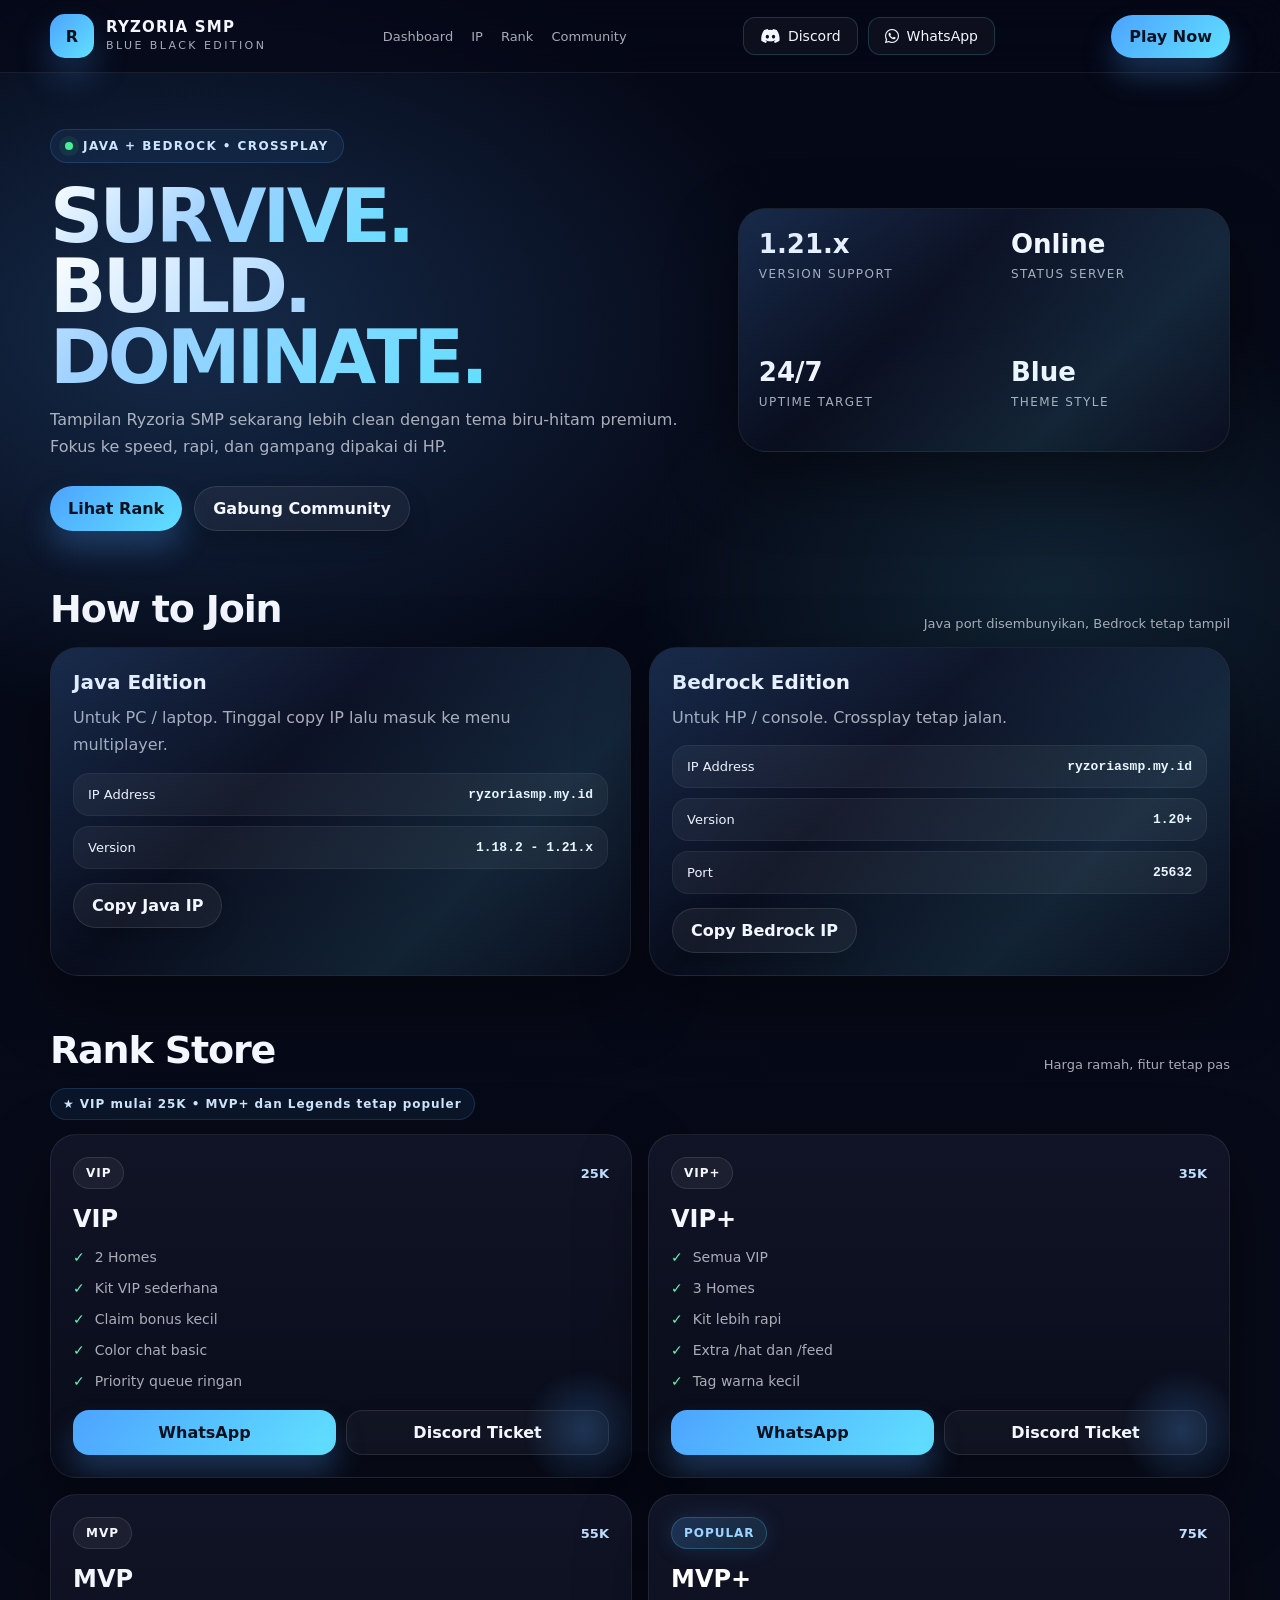
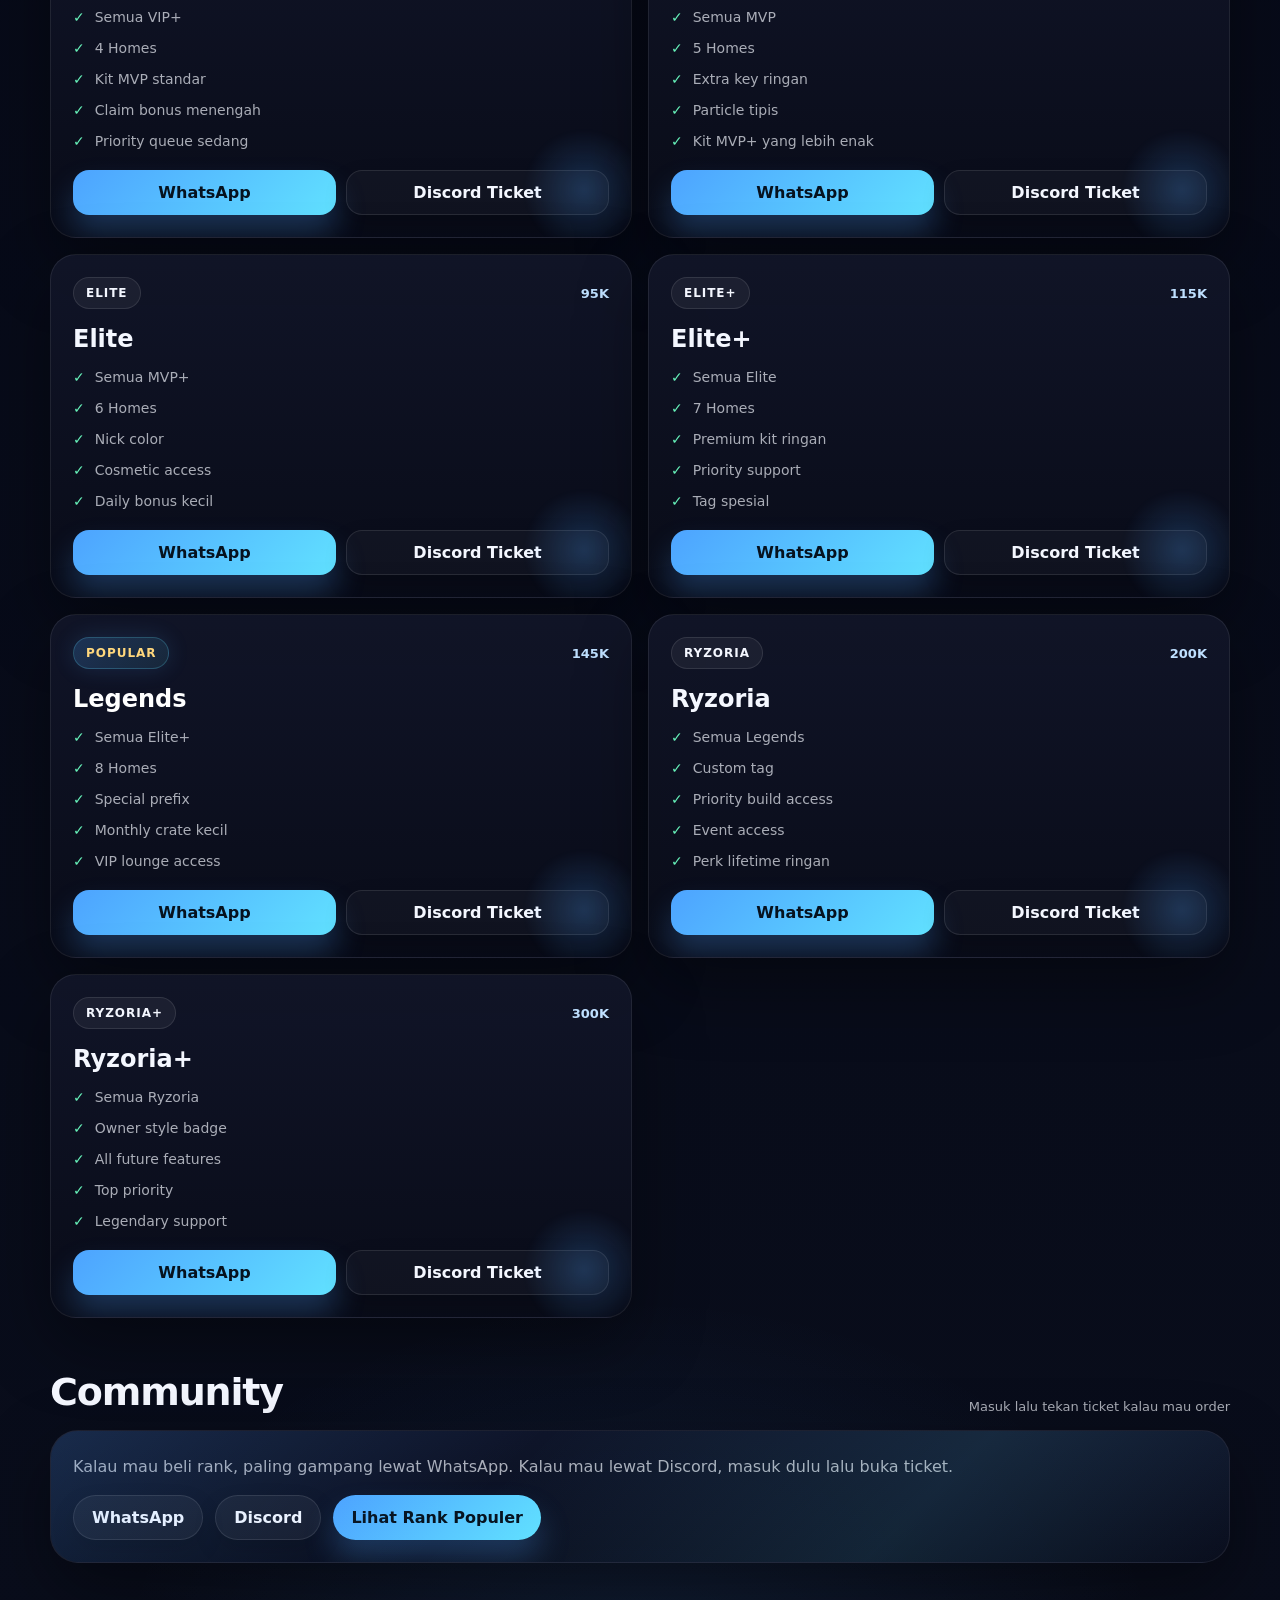
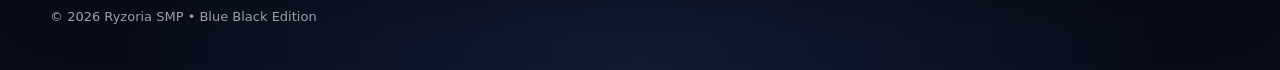
==== commit 405fff32: "Update social buttons: Font Awesome icons, icon+text labels, new WhatsApp link, always visible" ====
--- a/index.html
+++ b/index.html
@@ -4,6 +4,7 @@
   <meta charset="UTF-8" />
   <meta name="viewport" content="width=device-width, initial-scale=1.0" />
   <title>Ryzoria SMP | Blue Black</title>
+  <link rel="stylesheet" href="https://cdnjs.cloudflare.com/ajax/libs/font-awesome/6.6.0/css/all.min.css" />
   <style>
     :root{
       --bg:#050816;
@@ -141,20 +142,23 @@
     .mobile-menu .small{color:var(--muted); font-size:12px}
 
     /* SOCIAL ICONS */
-    .social-icons{display:flex; align-items:center; gap:8px}
+    .social-icons{display:flex; align-items:center; gap:10px}
     .social-btn{
-      display:inline-flex; align-items:center; justify-content:center;
-      width:40px; height:40px;
+      display:inline-flex; align-items:center; justify-content:center; gap:8px;
+      padding:10px 16px;
       border-radius:12px;
       border:1px solid rgba(97,225,255,.18);
       background:rgba(255,255,255,.04);
       color:var(--text);
-      font-size:20px;
+      font-size:14px;
+      font-weight:500;
       line-height:1;
       cursor:pointer;
       transition:all .2s ease;
       position:relative;
-    }
+      white-space:nowrap;
+    }
+    .social-btn i{font-size:16px}
     .social-btn:hover{
       transform:translateY(-3px) scale(1.08);
       background:rgba(97,225,255,.12);
@@ -373,9 +377,11 @@
     }
     @media (max-width: 680px){
       .desktop-menu{display:none}
-      .social-icons{display:none}
       .mobile-more{display:inline-flex}
       .mobile-menu{display:block}
+      .social-btn{padding:8px 12px; font-size:13px}
+      .social-btn i{font-size:14px}
+      .social-icons{gap:8px}
     }
     @media (max-width: 560px){
       .wrap{width:min(100% - 18px, 1180px)}
@@ -407,10 +413,12 @@
 
       <div class="social-icons">
         <a class="social-btn discord" href="https://dsc.gg/ryzoria" target="_blank" rel="noopener noreferrer" aria-label="Discord" title="Discord">
-          <svg width="20" height="20" viewBox="0 0 24 24" fill="currentColor"><path d="M20.317 4.37a19.791 19.791 0 0 0-4.885-1.515a.074.074 0 0 0-.079.037c-.211.375-.444.864-.607 1.25a18.27 18.27 0 0 0-5.487 0c-.163-.386-.395-.875-.607-1.25a.077.077 0 0 0-.079-.037A19.736 19.736 0 0 0 3.677 4.37a.07.07 0 0 0-.032.027C.533 9.046-.32 13.58.099 18.057a.082.082 0 0 0 .031.057a19.9 19.9 0 0 0 5.993 3.03a.078.078 0 0 0 .084-.028a14.975 14.975 0 0 0 1.293-2.1a.07.07 0 0 0-.038-.098a13.11 13.11 0 0 1-1.872-.892a.072.072 0 0 1-.007-.12a10.15 10.15 0 0 0 .372-.294a.074.074 0 0 1 .076-.01c3.928 1.793 8.18 1.793 12.062 0a.074.074 0 0 1 .078.01c.12.098.246.198.373.294a.072.072 0 0 1-.006.12a12.3 12.3 0 0 1-1.873.892a.07.07 0 0 0-.037.099a14.997 14.997 0 0 0 1.294 2.1a.07.07 0 0 0 .084.028a19.963 19.963 0 0 0 6.002-3.03a.079.079 0 0 0 .033-.057c.5-4.761-.838-8.898-3.55-12.56a.061.061 0 0 0-.031-.03zM8.02 15.33c-1.183 0-2.157-.965-2.157-2.156c0-1.193.964-2.157 2.157-2.157c1.193 0 2.169.964 2.157 2.157c0 1.19-.964 2.156-2.157 2.156zm7.975 0c-1.183 0-2.157-.965-2.157-2.156c0-1.193.964-2.157 2.157-2.157c1.193 0 2.169.964 2.157 2.157c0 1.19-.964 2.156-2.157 2.156z"/></svg>
+          <i class="fab fa-discord"></i>
+          <span>Discord</span>
         </a>
-        <a class="social-btn whatsapp" href="https://wa.me/6285602052384" target="_blank" rel="noopener noreferrer" aria-label="WhatsApp" title="WhatsApp">
-          <svg width="20" height="20" viewBox="0 0 24 24" fill="currentColor"><path d="M17.472 14.382c-.297-.149-1.758-.867-2.03-.967-.273-.099-.471-.148-.67.15-.197.297-.767.966-.94 1.164-.173.199-.347.223-.644.075-.297-.15-1.255-.463-2.39-1.475-.883-.788-1.48-1.761-1.653-2.059-.173-.297-.018-.458.13-.606.134-.133.298-.347.446-.52.149-.174.198-.298.298-.497.099-.198.05-.371-.025-.52-.075-.149-.669-1.612-.916-2.207-.242-.579-.487-.5-.67-.51-.173-.008-.371-.01-.57-.01-.198 0-.52.074-.792.372-.272.297-1.04 1.016-1.04 2.479 0 1.462 1.065 2.875 1.213 3.074.149.198 2.096 3.2 5.076 4.487.709.306 1.262.489 1.694.625.712.227 1.36.195 1.871.118.571-.085 1.758-.719 2.006-1.413.248-.694.248-1.289.173-1.413-.074-.124-.272-.198-.57-.347m-5.421-7.403h-.004a6.963 6.963 0 0 0-6.967 6.965c0 1.528.424 3.017 1.228 4.322L.702 23.105l4.56-1.396a6.961 6.961 0 0 0 4.166 1.338h.004c3.857 0 6.996-3.137 6.999-6.995.003-1.87-.736-3.628-2.071-4.947a6.996 6.996 0 0 0-4.918-2.035m11.719-5.282c-5.67 0-10.28 4.61-10.283 10.28 0 1.813.437 3.585 1.27 5.164L0 24l5.543-1.701c1.527.855 3.248 1.306 5.048 1.307h.004c5.67 0 10.282-4.61 10.285-10.284.003-2.748-1.067-5.332-3.006-7.273-1.94-1.94-4.522-3.008-7.264-3.01m0 18.554h-.004c-1.58 0-3.126-.424-4.489-1.22l-.322-.19-3.334 1.023 1.041-3.2-.206-.327a10.27 10.27 0 0 1-1.57-5.465c0-5.663 4.612-10.27 10.27-10.27 2.739 0 5.313 1.067 7.245 3 1.93 1.932 2.993 4.504 2.989 7.243-.003 5.663-4.613 10.27-10.27 10.27"/></svg>
+        <a class="social-btn whatsapp" href="https://chat.whatsapp.com/HNOoQBDjCwpJDSoOh1gfG7" target="_blank" rel="noopener noreferrer" aria-label="WhatsApp" title="WhatsApp">
+          <i class="fab fa-whatsapp"></i>
+          <span>WhatsApp</span>
         </a>
       </div>
 
@@ -422,12 +430,14 @@
         <a href="#ip"><span>IP</span><span class="small">Join</span></a>
         <a href="#rank"><span>Rank</span><span class="small">Store</span></a>
         <a href="#community"><span>Community</span><span class="small">Chat</span></a>
-        <div style="border-top:1px solid rgba(255,255,255,.08); margin:8px 0; padding-top:8px; display:flex; gap:10px">
-          <a class="social-btn discord" href="https://dsc.gg/ryzoria" target="_blank" rel="noopener noreferrer" aria-label="Discord" title="Discord" style="flex:1">
-            <svg width="18" height="18" viewBox="0 0 24 24" fill="currentColor"><path d="M20.317 4.37a19.791 19.791 0 0 0-4.885-1.515a.074.074 0 0 0-.079.037c-.211.375-.444.864-.607 1.25a18.27 18.27 0 0 0-5.487 0c-.163-.386-.395-.875-.607-1.25a.077.077 0 0 0-.079-.037A19.736 19.736 0 0 0 3.677 4.37a.07.07 0 0 0-.032.027C.533 9.046-.32 13.58.099 18.057a.082.082 0 0 0 .031.057a19.9 19.9 0 0 0 5.993 3.03a.078.078 0 0 0 .084-.028a14.975 14.975 0 0 0 1.293-2.1a.07.07 0 0 0-.038-.098a13.11 13.11 0 0 1-1.872-.892a.072.072 0 0 1-.007-.12a10.15 10.15 0 0 0 .372-.294a.074.074 0 0 1 .076-.01c3.928 1.793 8.18 1.793 12.062 0a.074.074 0 0 1 .078.01c.12.098.246.198.373.294a.072.072 0 0 1-.006.12a12.3 12.3 0 0 1-1.873.892a.07.07 0 0 0-.037.099a14.997 14.997 0 0 0 1.294 2.1a.07.07 0 0 0 .084.028a19.963 19.963 0 0 0 6.002-3.03a.079.079 0 0 0 .033-.057c.5-4.761-.838-8.898-3.55-12.56a.061.061 0 0 0-.031-.03zM8.02 15.33c-1.183 0-2.157-.965-2.157-2.156c0-1.193.964-2.157 2.157-2.157c1.193 0 2.169.964 2.157 2.157c0 1.19-.964 2.156-2.157 2.156zm7.975 0c-1.183 0-2.157-.965-2.157-2.156c0-1.193.964-2.157 2.157-2.157c1.193 0 2.169.964 2.157 2.157c0 1.19-.964 2.156-2.157 2.156z"/></svg>
+        <div style="border-top:1px solid rgba(255,255,255,.08); margin:8px 0; padding-top:8px; display:flex; gap:8px">
+          <a class="social-btn discord" href="https://dsc.gg/ryzoria" target="_blank" rel="noopener noreferrer" aria-label="Discord" title="Discord" style="flex:1; justify-content:center">
+            <i class="fab fa-discord"></i>
+            <span>Discord</span>
           </a>
-          <a class="social-btn whatsapp" href="https://wa.me/6285602052384" target="_blank" rel="noopener noreferrer" aria-label="WhatsApp" title="WhatsApp" style="flex:1">
-            <svg width="18" height="18" viewBox="0 0 24 24" fill="currentColor"><path d="M17.472 14.382c-.297-.149-1.758-.867-2.03-.967-.273-.099-.471-.148-.67.15-.197.297-.767.966-.94 1.164-.173.199-.347.223-.644.075-.297-.15-1.255-.463-2.39-1.475-.883-.788-1.48-1.761-1.653-2.059-.173-.297-.018-.458.13-.606.134-.133.298-.347.446-.52.149-.174.198-.298.298-.497.099-.198.05-.371-.025-.52-.075-.149-.669-1.612-.916-2.207-.242-.579-.487-.5-.67-.51-.173-.008-.371-.01-.57-.01-.198 0-.52.074-.792.372-.272.297-1.04 1.016-1.04 2.479 0 1.462 1.065 2.875 1.213 3.074.149.198 2.096 3.2 5.076 4.487.709.306 1.262.489 1.694.625.712.227 1.36.195 1.871.118.571-.085 1.758-.719 2.006-1.413.248-.694.248-1.289.173-1.413-.074-.124-.272-.198-.57-.347m-5.421-7.403h-.004a6.963 6.963 0 0 0-6.967 6.965c0 1.528.424 3.017 1.228 4.322L.702 23.105l4.56-1.396a6.961 6.961 0 0 0 4.166 1.338h.004c3.857 0 6.996-3.137 6.999-6.995.003-1.87-.736-3.628-2.071-4.947a6.996 6.996 0 0 0-4.918-2.035m11.719-5.282c-5.67 0-10.28 4.61-10.283 10.28 0 1.813.437 3.585 1.27 5.164L0 24l5.543-1.701c1.527.855 3.248 1.306 5.048 1.307h.004c5.67 0 10.282-4.61 10.285-10.284.003-2.748-1.067-5.332-3.006-7.273-1.94-1.94-4.522-3.008-7.264-3.01m0 18.554h-.004c-1.58 0-3.126-.424-4.489-1.22l-.322-.19-3.334 1.023 1.041-3.2-.206-.327a10.27 10.27 0 0 1-1.57-5.465c0-5.663 4.612-10.27 10.27-10.27 2.739 0 5.313 1.067 7.245 3 1.93 1.932 2.993 4.504 2.989 7.243-.003 5.663-4.613 10.27-10.27 10.27"/></svg>
+          <a class="social-btn whatsapp" href="https://chat.whatsapp.com/HNOoQBDjCwpJDSoOh1gfG7" target="_blank" rel="noopener noreferrer" aria-label="WhatsApp" title="WhatsApp" style="flex:1; justify-content:center">
+            <i class="fab fa-whatsapp"></i>
+            <span>WhatsApp</span>
           </a>
         </div>
       </div>
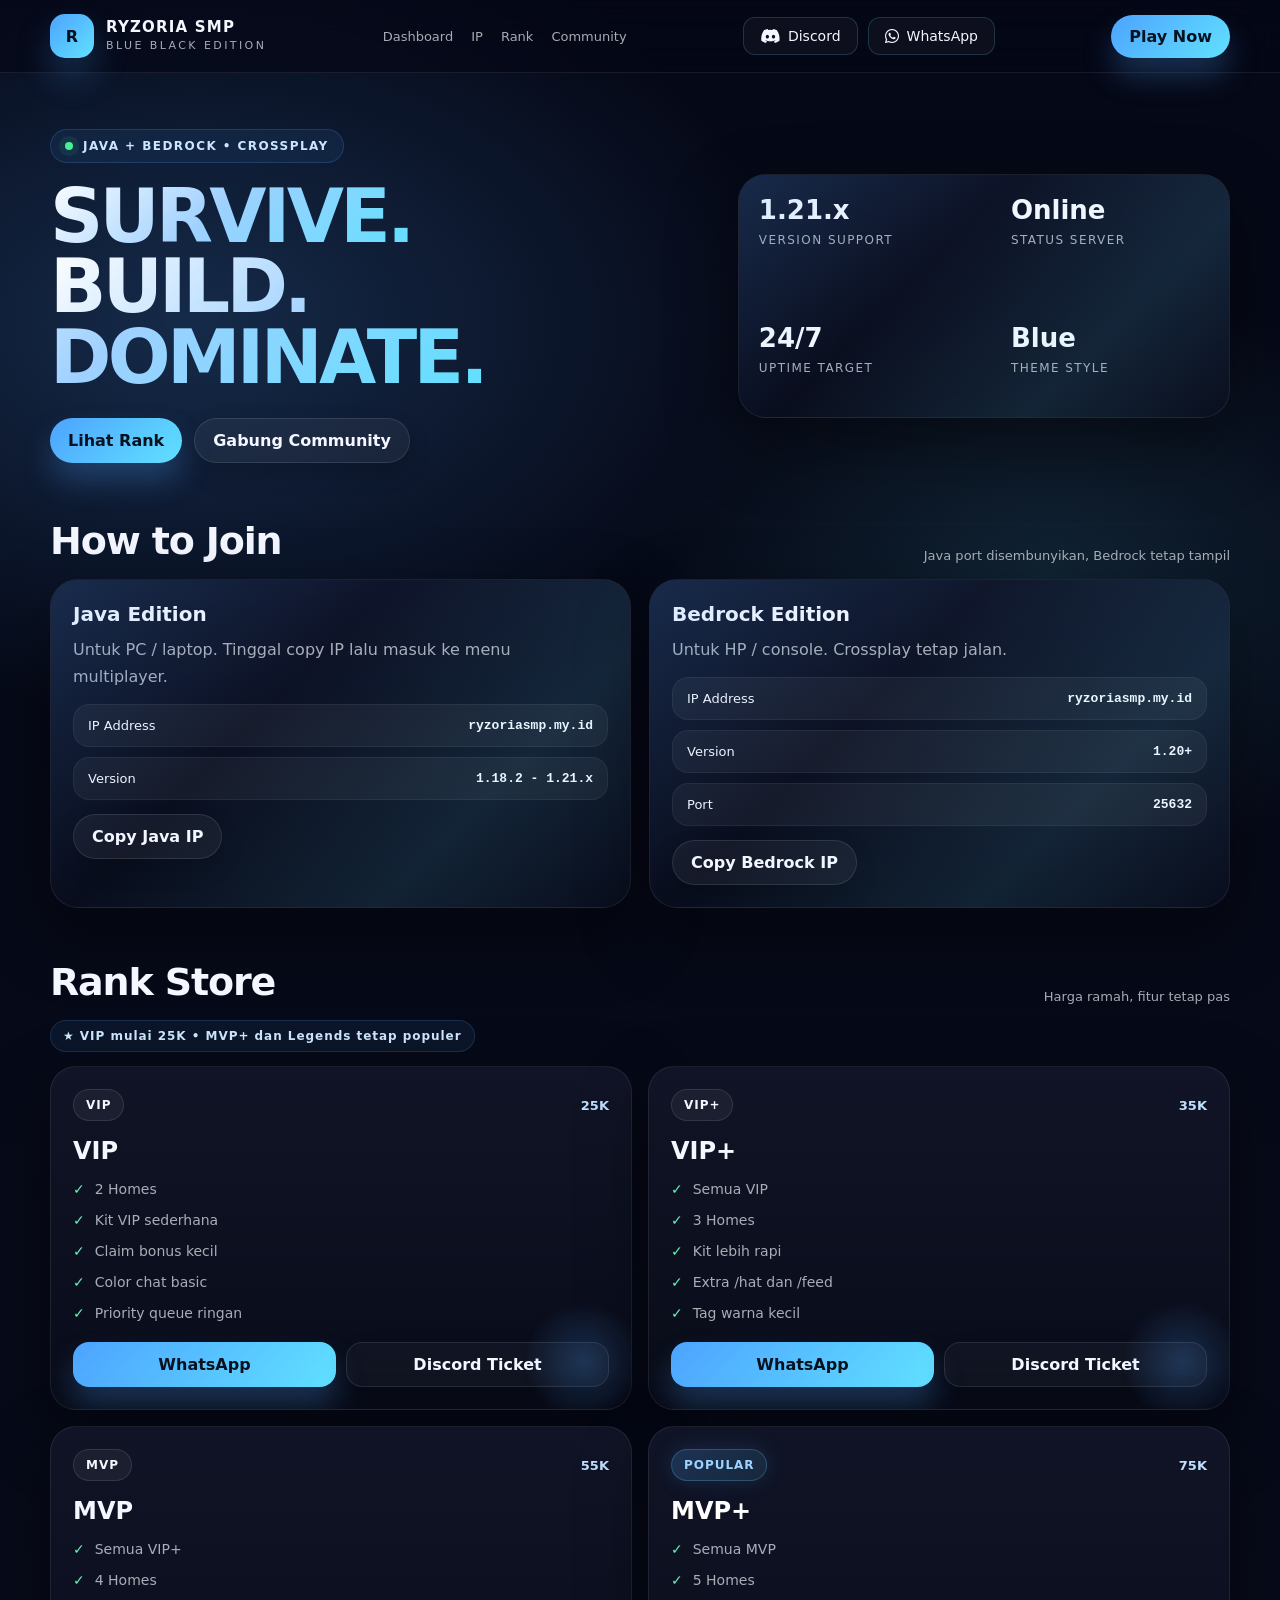
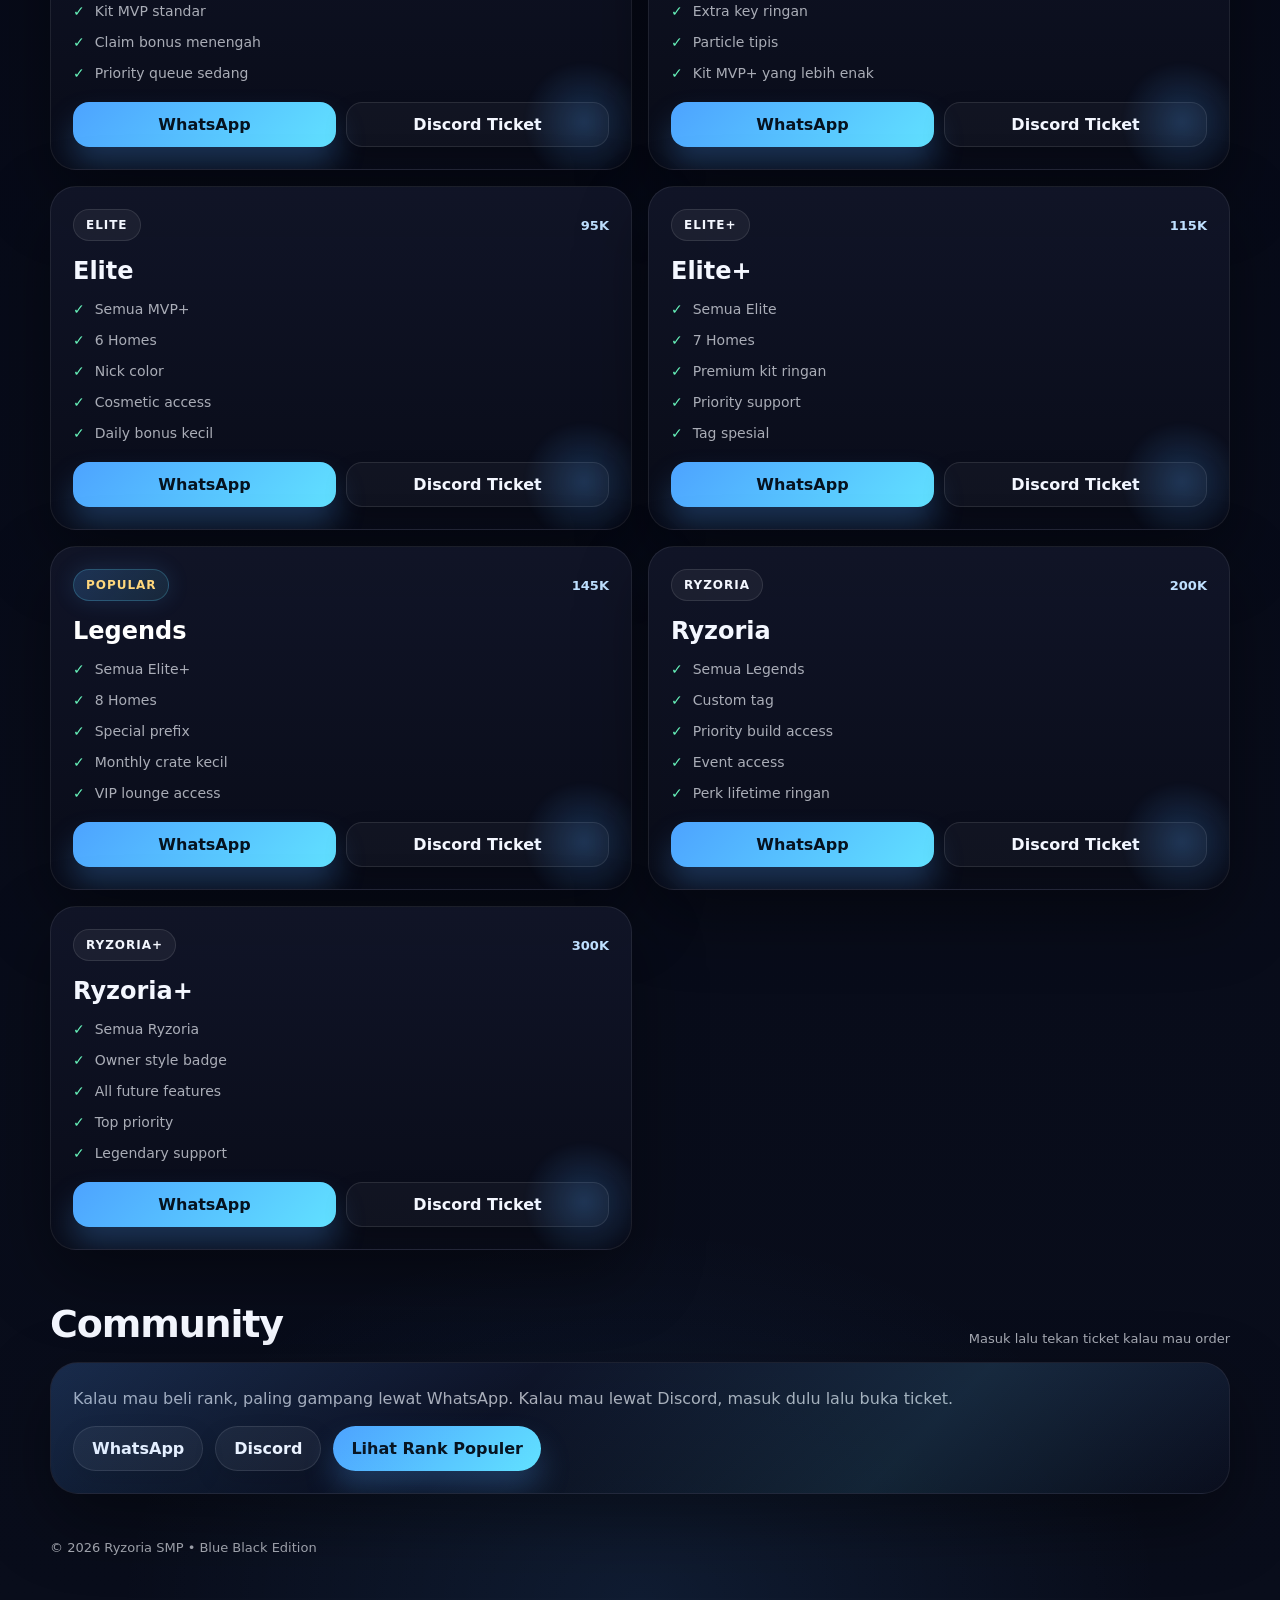
==== commit 5aae634f: "Remove subtitle paragraph from hero section" ====
--- a/index.html
+++ b/index.html
@@ -450,9 +450,6 @@
         <div>
           <div class="eyebrow"><span class="dot"></span> JAVA + BEDROCK • CROSSPLAY</div>
           <h2 class="title"><span class="grad">SURVIVE.</span><br><span class="grad">BUILD. DOMINATE.</span></h2>
-          <p class="subtitle">
-            Tampilan Ryzoria SMP sekarang lebih clean dengan tema biru-hitam premium. Fokus ke speed, rapi, dan gampang dipakai di HP.
-          </p>
           <div class="actions">
             <a class="btn primary" href="#rank">Lihat Rank</a>
             <a class="btn" href="#community">Gabung Community</a>
